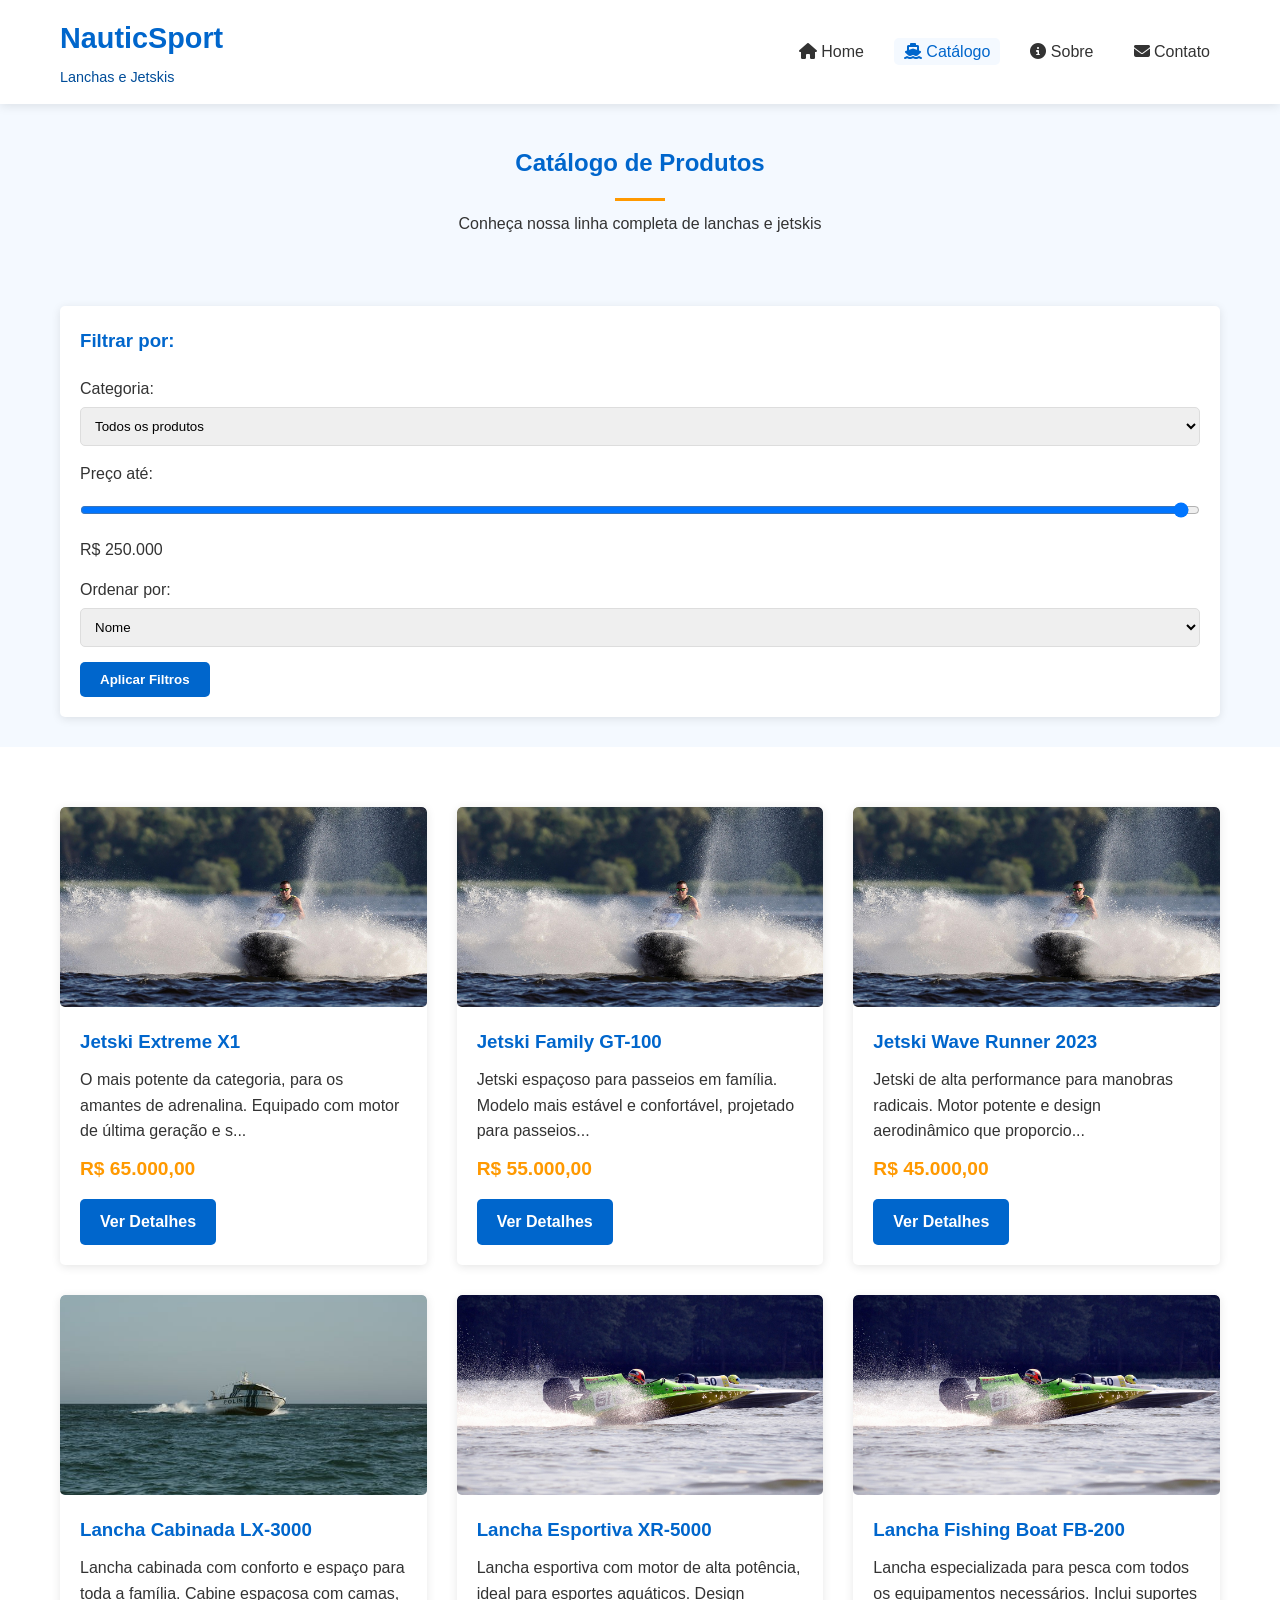
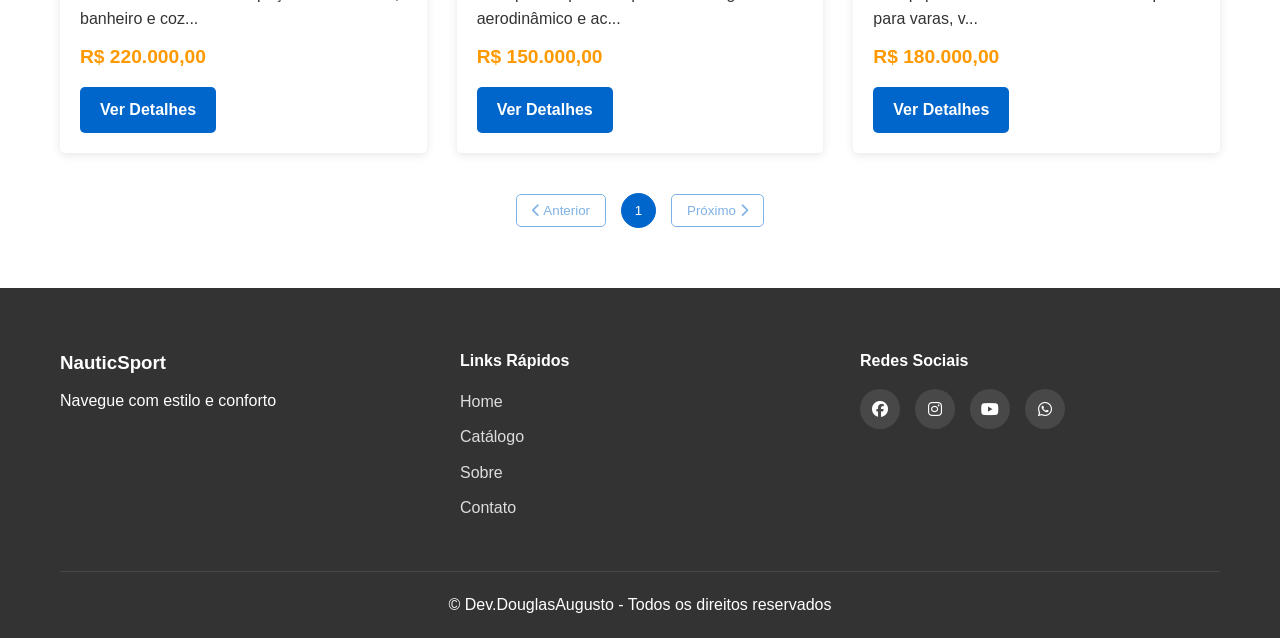
==== catalogo.html @ 0ee1e5d6 ":tada: Projeto 1.0" ====
<!DOCTYPE html>
<html lang="pt-BR">
<head>
    <meta charset="UTF-8">
    <meta name="viewport" content="width=device-width, initial-scale=1.0">
    <meta name="description" content="Catálogo completo de lanchas e jetskis da NauticSport">
    <title>Catálogo - NauticSport</title>
    <link rel="stylesheet" href="css/style.css">
    <link rel="stylesheet" href="https://cdnjs.cloudflare.com/ajax/libs/font-awesome/6.4.0/css/all.min.css">
</head>
<body>
    <header>
        <div class="container">
            <div class="logo">
                <h1>NauticSport</h1>
                <p>Lanchas e Jetskis</p>
            </div>
            <nav>
                <ul>
                    <li><a href="index.html"><i class="fas fa-home"></i> Home</a></li>
                    <li><a href="catalogo.html" class="active"><i class="fas fa-ship"></i> Catálogo</a></li>
                    <li><a href="index.html#sobre"><i class="fas fa-info-circle"></i> Sobre</a></li>
                    <li><a href="index.html#contato"><i class="fas fa-envelope"></i> Contato</a></li>
                </ul>
            </nav>
        </div>
    </header>

    <section class="page-header">
        <div class="container">
            <h2>Catálogo de Produtos</h2>
            <p>Conheça nossa linha completa de lanchas e jetskis</p>
        </div>
    </section>

    <main>
        <section class="filtros">
            <div class="container">
                <div class="filtros-container">
                    <h3>Filtrar por:</h3>
                    <div class="filtro-grupo">
                        <label for="categoria">Categoria:</label>
                        <select id="categoria" name="categoria">
                            <option value="todos">Todos os produtos</option>
                            <option value="1">Lanchas</option>
                            <option value="2">Jetskis</option>
                        </select>
                    </div>
                    <div class="filtro-grupo">
                        <label for="preco">Preço até:</label>
                        <input type="range" id="preco" name="preco" min="0" max="250000" step="10000" value="250000">
                        <span id="preco-valor">R$ 250.000</span>
                    </div>
                    <div class="filtro-grupo">
                        <label for="ordenar">Ordenar por:</label>
                        <select id="ordenar" name="ordenar">
                            <option value="nome">Nome</option>
                            <option value="preco-asc">Preço (menor para maior)</option>
                            <option value="preco-desc">Preço (maior para menor)</option>
                            <option value="recentes">Mais recentes</option>
                        </select>
                    </div>
                    <button id="aplicar-filtros" class="btn">Aplicar Filtros</button>
                </div>
            </div>
        </section>

        <section class="catalogo">
            <div class="container">
                <div id="catalogo" class="produtos-grid">
                    <!-- Produtos serão carregados aqui via JavaScript -->
                    <div class="loading">
                        <i class="fas fa-spinner fa-spin"></i>
                        <p>Carregando produtos...</p>
                    </div>
                </div>
                <div class="paginacao">
                    <button id="anterior" class="btn-paginacao" disabled><i class="fas fa-chevron-left"></i> Anterior</button>
                    <div id="paginas" class="paginas">
                        <!-- Números de página serão gerados via JavaScript -->
                    </div>
                    <button id="proximo" class="btn-paginacao">Próximo <i class="fas fa-chevron-right"></i></button>
                </div>
            </div>
        </section>
    </main>

    <footer>
        <div class="container">
            <div class="footer-content">
                <div class="footer-logo">
                    <h3>NauticSport</h3>
                    <p>Navegue com estilo e conforto</p>
                </div>
                <div class="footer-links">
                    <h4>Links Rápidos</h4>
                    <ul>
                        <li><a href="index.html">Home</a></li>
                        <li><a href="catalogo.html">Catálogo</a></li>
                        <li><a href="index.html#sobre">Sobre</a></li>
                        <li><a href="index.html#contato">Contato</a></li>
                    </ul>
                </div>
                <div class="footer-social">
                    <h4>Redes Sociais</h4>
                    <div class="social-icons">
                        <a href="#"><i class="fab fa-facebook"></i></a>
                        <a href="#"><i class="fab fa-instagram"></i></a>
                        <a href="#"><i class="fab fa-youtube"></i></a>
                        <a href="#"><i class="fab fa-whatsapp"></i></a>
                    </div>
                </div>
            </div>
            <div class="footer-bottom">
                <p>&copy; Dev.DouglasAugusto - Todos os direitos reservados</p>
            </div>
        </div>
    </footer>

    <script src="js/main.js"></script>
</body>
</html>
---- css/style.css ----
/* Estilos Globais */
:root {
    --primary-color: #0066cc;
    --secondary-color: #004d99;
    --accent-color: #ff9900;
    --light-color: #f4f9ff;
    --dark-color: #333;
    --gray-color: #f4f4f4;
    --text-color: #333;
    --border-radius: 5px;
    --box-shadow: 0 2px 10px rgba(0, 0, 0, 0.1);
    --transition: all 0.3s ease;
}

* {
    margin: 0;
    padding: 0;
    box-sizing: border-box;
}

body {
    font-family: 'Segoe UI', Tahoma, Geneva, Verdana, sans-serif;
    line-height: 1.6;
    color: var(--text-color);
    background-color: #fff;
}

.container {
    width: 100%;
    max-width: 1200px;
    margin: 0 auto;
    padding: 0 20px;
}

a {
    text-decoration: none;
    color: var(--primary-color);
    transition: var(--transition);
}

a:hover {
    color: var(--secondary-color);
}

ul {
    list-style: none;
}

img {
    max-width: 100%;
    height: auto;
    border-radius: var(--border-radius);
}

.btn {
    display: inline-block;
    background-color: var(--primary-color);
    color: white;
    padding: 10px 20px;
    border: none;
    border-radius: var(--border-radius);
    cursor: pointer;
    transition: var(--transition);
    font-weight: 600;
    text-align: center;
}

.btn:hover {
    background-color: var(--secondary-color);
    color: white;
    transform: translateY(-2px);
}

.btn-outline {
    background-color: transparent;
    border: 2px solid var(--primary-color);
    color: var(--primary-color);
}

.btn-outline:hover {
    background-color: var(--primary-color);
    color: white;
}

.btn-whatsapp {
    background-color: #25D366;
}

.btn-whatsapp:hover {
    background-color: #128C7E;
}

.btn-paginacao {
    background-color: transparent;
    color: var(--primary-color);
    border: 1px solid var(--primary-color);
    padding: 8px 15px;
    border-radius: var(--border-radius);
    cursor: pointer;
    transition: var(--transition);
}

.btn-paginacao:hover:not([disabled]) {
    background-color: var(--primary-color);
    color: white;
}

.btn-paginacao[disabled] {
    opacity: 0.5;
    cursor: not-allowed;
}

/* Header */
header {
    background-color: white;
    box-shadow: var(--box-shadow);
    position: sticky;
    top: 0;
    z-index: 100;
}

header .container {
    display: flex;
    justify-content: space-between;
    align-items: center;
    padding: 15px 20px;
}

.logo {
    display: flex;
    flex-direction: column;
}

.logo h1 {
    color: var(--primary-color);
    font-size: 1.8rem;
    margin-bottom: 5px;
}

.logo p {
    color: var(--secondary-color);
    font-size: 0.9rem;
}

nav ul {
    display: flex;
}

nav ul li {
    margin-left: 20px;
}

nav ul li a {
    color: var(--dark-color);
    font-weight: 500;
    padding: 5px 10px;
    border-radius: var(--border-radius);
}

nav ul li a:hover, nav ul li a.active {
    color: var(--primary-color);
    background-color: var(--light-color);
}

/* Banner */
.banner {
    background-image: linear-gradient(rgba(0, 0, 0, 0.5), rgba(0, 0, 0, 0.5)), url('../images/lancha-esportiva.jpeg');
    background-size: cover;
    background-position: center;
    color: white;
    text-align: center;
    padding: 100px 0;
}

.banner-content {
    max-width: 800px;
    margin: 0 auto;
}

.banner h2 {
    font-size: 2.5rem;
    margin-bottom: 20px;
}

.banner p {
    font-size: 1.2rem;
    margin-bottom: 30px;
}

/* Page Header */
.page-header {
    background-color: var(--light-color);
    padding: 40px 0;
    text-align: center;
}

.page-header h2 {
    color: var(--primary-color);
    margin-bottom: 10px;
}

.breadcrumb {
    margin-top: 10px;
    font-size: 0.9rem;
}

.breadcrumb a {
    color: var(--primary-color);
}

.breadcrumb span {
    color: var(--text-color);
}

/* Seções */
section {
    padding: 60px 0;
}

section h2 {
    text-align: center;
    margin-bottom: 40px;
    color: var(--primary-color);
    position: relative;
}

section h2:after {
    content: '';
    display: block;
    width: 50px;
    height: 3px;
    background-color: var(--accent-color);
    margin: 15px auto 0;
}

/* Carrossel */
.carrossel {
    position: relative;
    overflow: hidden;
    border-radius: var(--border-radius);
    height: 400px;
    margin-bottom: 40px;
}

.carrossel img {
    width: 100%;
    height: 100%;
    object-fit: cover;
    border-radius: var(--border-radius);
}

/* Produtos Grid */
.produtos-grid {
    display: grid;
    grid-template-columns: repeat(auto-fill, minmax(280px, 1fr));
    gap: 30px;
    margin-bottom: 40px;
}

.produto {
    background-color: white;
    border-radius: var(--border-radius);
    overflow: hidden;
    box-shadow: var(--box-shadow);
    transition: var(--transition);
}

.produto:hover {
    transform: translateY(-10px);
    box-shadow: 0 15px 30px rgba(0, 0, 0, 0.15);
}

.produto-img {
    height: 200px;
    overflow: hidden;
}

.produto-img img {
    width: 100%;
    height: 100%;
    object-fit: cover;
    transition: var(--transition);
}

.produto:hover .produto-img img {
    transform: scale(1.05);
}

.produto-info {
    padding: 20px;
}

.produto-info h3 {
    margin-bottom: 10px;
    color: var(--primary-color);
}

.produto-info p {
    color: var(--text-color);
    margin-bottom: 10px;
}

.produto-info .preco {
    font-size: 1.2rem;
    font-weight: bold;
    color: var(--accent-color);
    margin-bottom: 15px;
}

.ver-mais {
    text-align: center;
    margin-top: 20px;
}

/* Filtros */
.filtros {
    background-color: var(--light-color);
    padding: 30px 0;
}

.filtros-container {
    background-color: white;
    padding: 20px;
    border-radius: var(--border-radius);
    box-shadow: var(--box-shadow);
}

.filtros h3 {
    margin-bottom: 20px;
    color: var(--primary-color);
}

.filtro-grupo {
    margin-bottom: 15px;
}

.filtro-grupo label {
    display: block;
    margin-bottom: 5px;
    font-weight: 500;
}

.filtro-grupo select, .filtro-grupo input {
    width: 100%;
    padding: 10px;
    border: 1px solid #ddd;
    border-radius: var(--border-radius);
}

/* Paginação */
.paginacao {
    display: flex;
    justify-content: center;
    align-items: center;
    margin-top: 40px;
}

.paginas {
    display: flex;
    margin: 0 10px;
}

.paginas button {
    width: 35px;
    height: 35px;
    margin: 0 5px;
    border-radius: 50%;
    border: 1px solid var(--primary-color);
    background-color: white;
    color: var(--primary-color);
    cursor: pointer;
    transition: var(--transition);
}

.paginas button.active {
    background-color: var(--primary-color);
    color: white;
}

/* Detalhes do Produto */
.detalhes-container {
    display: grid;
    grid-template-columns: 1fr 1fr;
    gap: 40px;
    margin-bottom: 40px;
}

.produto-imagem {
    border-radius: var(--border-radius);
    overflow: hidden;
    box-shadow: var(--box-shadow);
}

.produto-imagem img {
    width: 100%;
    height: auto;
    display: block;
}

.produto-info-detalhes {
    display: flex;
    flex-direction: column;
}

.produto-info-detalhes h3 {
    font-size: 2rem;
    color: var(--primary-color);
    margin-bottom: 15px;
}

.produto-info-detalhes .descricao {
    margin-bottom: 20px;
    line-height: 1.8;
}

.produto-info-detalhes .preco {
    font-size: 1.8rem;
    font-weight: bold;
    color: var(--accent-color);
    margin-bottom: 20px;
}

.produto-info-detalhes .estoque {
    margin-bottom: 20px;
    font-weight: 500;
}

.produto-info-detalhes .estoque.disponivel {
    color: green;
}

.produto-info-detalhes .estoque.indisponivel {
    color: red;
}

.produto-acoes {
    margin-top: auto;
    display: flex;
    gap: 15px;
}

/* Especificações */
.especificacoes {
    background-color: var(--light-color);
}

.especificacoes-container {
    background-color: white;
    padding: 30px;
    border-radius: var(--border-radius);
    box-shadow: var(--box-shadow);
}

.especificacoes-lista {
    display: grid;
    grid-template-columns: repeat(auto-fill, minmax(250px, 1fr));
    gap: 20px;
}

.especificacao-item {
    display: flex;
    align-items: center;
}

.especificacao-item i {
    color: var(--primary-color);
    margin-right: 10px;
    font-size: 1.2rem;
}

/* Contato Rápido */
.contato-rapido {
    text-align: center;
    background-color: var(--light-color);
}

.contato-opcoes {
    display: flex;
    justify-content: center;
    gap: 20px;
    margin-top: 30px;
}

/* Sobre */
.sobre-content {
    display: grid;
    grid-template-columns: 1fr 1fr;
    gap: 40px;
    align-items: center;
}

.sobre-texto p {
    margin-bottom: 20px;
    line-height: 1.8;
}

.sobre-imagem {
    border-radius: var(--border-radius);
    overflow: hidden;
    box-shadow: var(--box-shadow);
}

/* Contato */
.contato-content {
    display: grid;
    grid-template-columns: 1fr 2fr;
    gap: 40px;
}

.contato-info {
    background-color: var(--light-color);
    padding: 30px;
    border-radius: var(--border-radius);
}

.contato-item {
    display: flex;
    align-items: center;
    margin-bottom: 20px;
}

.contato-item i {
    color: var(--primary-color);
    font-size: 1.5rem;
    margin-right: 15px;
}

.contato-form {
    background-color: white;
    padding: 30px;
    border-radius: var(--border-radius);
    box-shadow: var(--box-shadow);
}

.form-group {
    margin-bottom: 20px;
}

.form-group label {
    display: block;
    margin-bottom: 5px;
    font-weight: 500;
}

.form-group input, .form-group textarea {
    width: 100%;
    padding: 10px;
    border: 1px solid #ddd;
    border-radius: var(--border-radius);
}

/* Footer */
footer {
    background-color: var(--dark-color);
    color: white;
    padding: 60px 0 20px;
}

.footer-content {
    display: grid;
    grid-template-columns: repeat(auto-fit, minmax(200px, 1fr));
    gap: 40px;
    margin-bottom: 40px;
}

.footer-logo h3 {
    color: white;
    margin-bottom: 10px;
}

.footer-links h4, .footer-social h4 {
    color: white;
    margin-bottom: 15px;
}

.footer-links ul li {
    margin-bottom: 10px;
}

.footer-links ul li a {
    color: #ddd;
}

.footer-links ul li a:hover {
    color: white;
}

.social-icons {
    display: flex;
    gap: 15px;
}

.social-icons a {
    display: flex;
    align-items: center;
    justify-content: center;
    width: 40px;
    height: 40px;
    background-color: rgba(255, 255, 255, 0.1);
    border-radius: 50%;
    color: white;
    transition: var(--transition);
}

.social-icons a:hover {
    background-color: var(--primary-color);
    transform: translateY(-3px);
}

.footer-bottom {
    text-align: center;
    padding-top: 20px;
    border-top: 1px solid rgba(255, 255, 255, 0.1);
}

/* Loading */
.loading {
    text-align: center;
    padding: 40px;
}

.loading i {
    font-size: 2rem;
    color: var(--primary-color);
    margin-bottom: 15px;
}

/* Responsividade */
@media (max-width: 992px) {
    .detalhes-container,
    .sobre-content {
        grid-template-columns: 1fr;
    }
    
    .contato-content {
        grid-template-columns: 1fr;
    }
    
    .contato-opcoes {
        flex-direction: column;
    }
}

@media (max-width: 768px) {
    header .container {
        flex-direction: column;
    }
    
    nav ul {
        margin-top: 15px;
    }
    
    .banner {
        padding: 60px 0;
    }
    
    .banner h2 {
        font-size: 2rem;
    }
    
    .carrossel {
        height: 300px;
    }
}

@media (max-width: 576px) {
    nav ul {
        flex-wrap: wrap;
        justify-content: center;
    }
    
    nav ul li {
        margin: 5px;
    }
    
    .produtos-grid {
        grid-template-columns: 1fr;
    }
    
    .banner h2 {
        font-size: 1.8rem;
    }
    
    .carrossel {
        height: 250px;
    }
    
    .contato-opcoes {
        gap: 10px;
    }
}
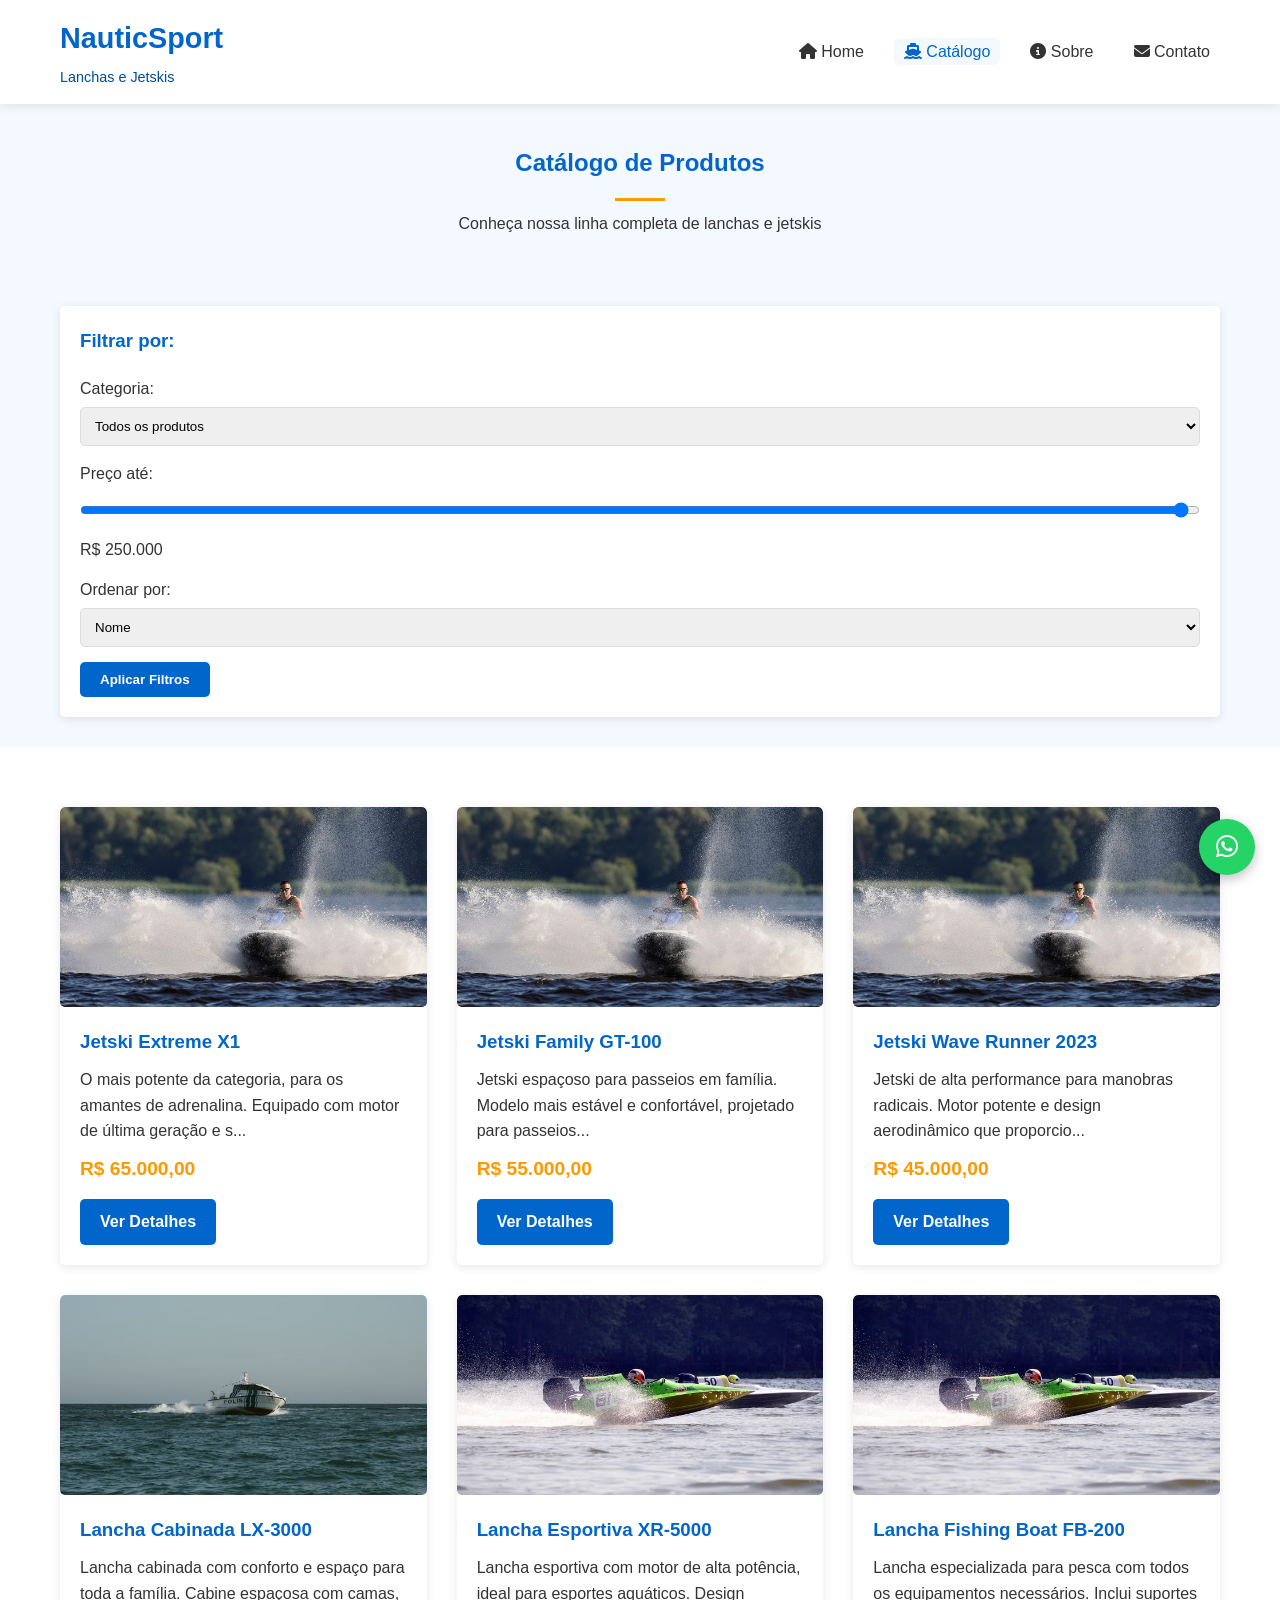
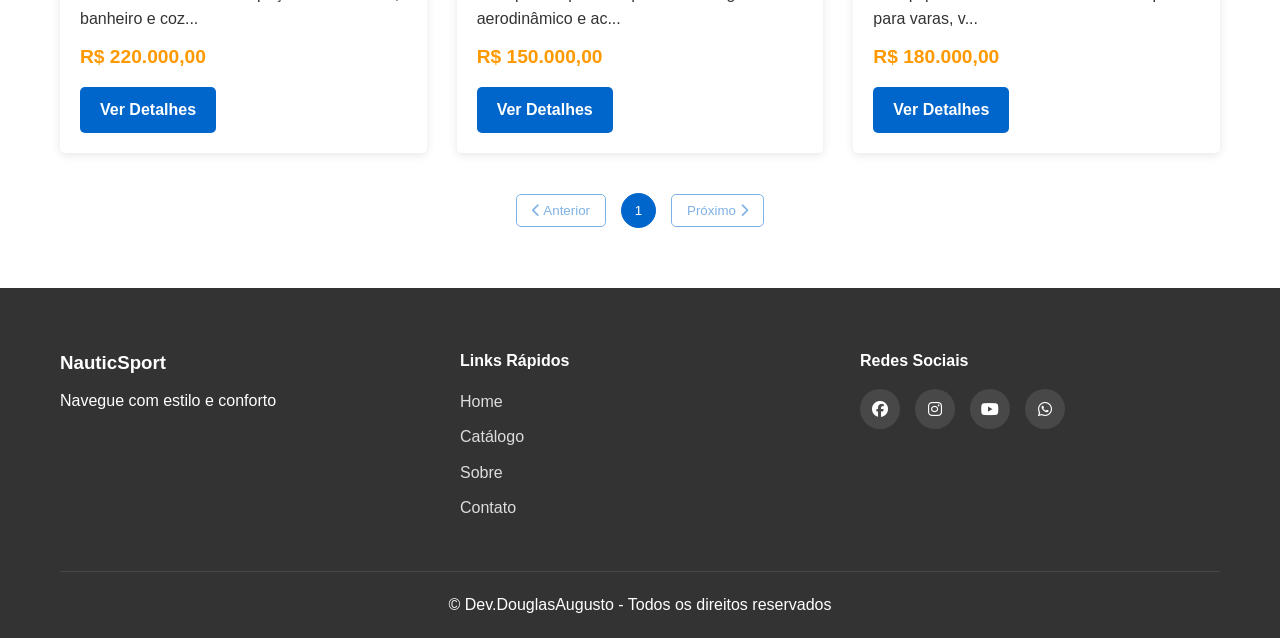
==== commit 3cf34586: "Melhora UX, acessibilidade, SEO e corrige inconsistências de contato - Adiciona menu de navegação re" ====
--- a/catalogo.html
+++ b/catalogo.html
@@ -4,11 +4,24 @@
     <meta charset="UTF-8">
     <meta name="viewport" content="width=device-width, initial-scale=1.0">
     <meta name="description" content="Catálogo completo de lanchas e jetskis da NauticSport">
+    <meta name="theme-color" content="#0066cc">
+    <link rel="canonical" href="https://douglasaugusto01.github.io/catalogoVirtualLanchas/catalogo.html">
+    <meta property="og:type" content="website">
+    <meta property="og:title" content="Catálogo - NauticSport">
+    <meta property="og:description" content="Catálogo completo de lanchas e jetskis da NauticSport">
+    <meta property="og:url" content="https://douglasaugusto01.github.io/catalogoVirtualLanchas/catalogo.html">
+    <meta property="og:image" content="https://douglasaugusto01.github.io/catalogoVirtualLanchas/images/lancha-esportiva.jpeg">
+    <meta name="twitter:card" content="summary_large_image">
+    <meta name="twitter:title" content="Catálogo - NauticSport">
+    <meta name="twitter:description" content="Catálogo completo de lanchas e jetskis da NauticSport">
+    <meta name="twitter:image" content="https://douglasaugusto01.github.io/catalogoVirtualLanchas/images/lancha-esportiva.jpeg">
+    <link rel="icon" href="data:image/svg+xml,<svg xmlns=%22http://www.w3.org/2000/svg%22 viewBox=%220 0 100 100%22><text y=%22.9em%22 font-size=%2290%22>⛵</text></svg>">
     <title>Catálogo - NauticSport</title>
     <link rel="stylesheet" href="css/style.css">
     <link rel="stylesheet" href="https://cdnjs.cloudflare.com/ajax/libs/font-awesome/6.4.0/css/all.min.css">
 </head>
 <body>
+    <a href="#main-content" class="skip-link">Pular para o conteúdo</a>
     <header>
         <div class="container">
             <div class="logo">
@@ -16,11 +29,14 @@
                 <p>Lanchas e Jetskis</p>
             </div>
             <nav>
-                <ul>
-                    <li><a href="index.html"><i class="fas fa-home"></i> Home</a></li>
-                    <li><a href="catalogo.html" class="active"><i class="fas fa-ship"></i> Catálogo</a></li>
-                    <li><a href="index.html#sobre"><i class="fas fa-info-circle"></i> Sobre</a></li>
-                    <li><a href="index.html#contato"><i class="fas fa-envelope"></i> Contato</a></li>
+                <button id="menu-toggle" class="menu-toggle" aria-label="Abrir menu de navegação" aria-expanded="false" aria-controls="nav-menu">
+                    <span></span><span></span><span></span>
+                </button>
+                <ul id="nav-menu">
+                    <li><a href="index.html"><i class="fas fa-home" aria-hidden="true"></i> Home</a></li>
+                    <li><a href="catalogo.html" class="active"><i class="fas fa-ship" aria-hidden="true"></i> Catálogo</a></li>
+                    <li><a href="index.html#sobre"><i class="fas fa-info-circle" aria-hidden="true"></i> Sobre</a></li>
+                    <li><a href="index.html#contato"><i class="fas fa-envelope" aria-hidden="true"></i> Contato</a></li>
                 </ul>
             </nav>
         </div>
@@ -33,7 +49,7 @@
         </div>
     </section>
 
-    <main>
+    <main id="main-content">
         <section class="filtros">
             <div class="container">
                 <div class="filtros-container">
@@ -104,10 +120,10 @@
                 <div class="footer-social">
                     <h4>Redes Sociais</h4>
                     <div class="social-icons">
-                        <a href="#"><i class="fab fa-facebook"></i></a>
-                        <a href="#"><i class="fab fa-instagram"></i></a>
-                        <a href="#"><i class="fab fa-youtube"></i></a>
-                        <a href="#"><i class="fab fa-whatsapp"></i></a>
+                        <a href="#" aria-label="Facebook"><i class="fab fa-facebook" aria-hidden="true"></i></a>
+                        <a href="#" aria-label="Instagram"><i class="fab fa-instagram" aria-hidden="true"></i></a>
+                        <a href="#" aria-label="YouTube"><i class="fab fa-youtube" aria-hidden="true"></i></a>
+                        <a href="#" data-whatsapp="Olá! Gostaria de mais informações." aria-label="WhatsApp"><i class="fab fa-whatsapp" aria-hidden="true"></i></a>
                     </div>
                 </div>
             </div>
@@ -117,6 +133,7 @@
         </div>
     </footer>
 
+    <script src="js/common.js"></script>
     <script src="js/main.js"></script>
 </body>
 </html>
--- a/css/style.css
+++ b/css/style.css
@@ -110,6 +110,115 @@
     cursor: not-allowed;
 }
 
+/* Acessibilidade */
+.skip-link {
+    position: absolute;
+    left: -999px;
+    top: 10px;
+    background: var(--primary-color);
+    color: white;
+    padding: 10px 15px;
+    border-radius: var(--border-radius);
+    z-index: 1000;
+}
+
+.skip-link:focus {
+    left: 10px;
+    color: white;
+}
+
+/* Menu mobile (hambúrguer) */
+.menu-toggle {
+    display: none;
+    flex-direction: column;
+    justify-content: space-between;
+    width: 26px;
+    height: 18px;
+    background: none;
+    border: none;
+    cursor: pointer;
+    padding: 0;
+}
+
+.menu-toggle span {
+    display: block;
+    height: 3px;
+    width: 100%;
+    background-color: var(--primary-color);
+    border-radius: 2px;
+    transition: var(--transition);
+}
+
+.menu-toggle.active span:nth-child(1) {
+    transform: translateY(7.5px) rotate(45deg);
+}
+
+.menu-toggle.active span:nth-child(2) {
+    opacity: 0;
+}
+
+.menu-toggle.active span:nth-child(3) {
+    transform: translateY(-7.5px) rotate(-45deg);
+}
+
+/* Botão flutuante do WhatsApp */
+.whatsapp-float {
+    position: fixed;
+    bottom: 25px;
+    right: 25px;
+    width: 56px;
+    height: 56px;
+    background-color: #25D366;
+    color: white;
+    border-radius: 50%;
+    display: flex;
+    align-items: center;
+    justify-content: center;
+    font-size: 1.6rem;
+    box-shadow: 0 4px 12px rgba(0, 0, 0, 0.25);
+    z-index: 90;
+    transition: var(--transition);
+}
+
+.whatsapp-float:hover {
+    transform: scale(1.1);
+    color: white;
+}
+
+/* Botão "voltar ao topo" */
+.back-to-top {
+    position: fixed;
+    bottom: 25px;
+    right: 95px;
+    width: 46px;
+    height: 46px;
+    background-color: var(--primary-color);
+    color: white;
+    border: none;
+    border-radius: 50%;
+    display: flex;
+    align-items: center;
+    justify-content: center;
+    font-size: 1.1rem;
+    cursor: pointer;
+    box-shadow: 0 4px 12px rgba(0, 0, 0, 0.25);
+    opacity: 0;
+    visibility: hidden;
+    transform: translateY(10px);
+    transition: var(--transition);
+    z-index: 90;
+}
+
+.back-to-top.show {
+    opacity: 1;
+    visibility: visible;
+    transform: translateY(0);
+}
+
+.back-to-top:hover {
+    background-color: var(--secondary-color);
+}
+
 /* Header */
 header {
     background-color: white;
@@ -249,6 +358,15 @@
     border-radius: var(--border-radius);
 }
 
+.carrossel-fade {
+    animation: carrosselFade 0.6s ease;
+}
+
+@keyframes carrosselFade {
+    from { opacity: 0; }
+    to { opacity: 1; }
+}
+
 /* Produtos Grid */
 .produtos-grid {
     display: grid;
@@ -642,50 +760,81 @@
 }
 
 @media (max-width: 768px) {
+    .menu-toggle {
+        display: flex;
+    }
+
     header .container {
+        flex-wrap: wrap;
+    }
+
+    nav {
+        width: 100%;
+        order: 3;
+    }
+
+    nav ul#nav-menu {
         flex-direction: column;
-    }
-    
-    nav ul {
+        width: 100%;
+        max-height: 0;
+        overflow: hidden;
+        opacity: 0;
+        transition: var(--transition);
+    }
+
+    nav ul#nav-menu.open {
+        max-height: 400px;
+        opacity: 1;
         margin-top: 15px;
-    }
-    
+        padding-bottom: 10px;
+    }
+
+    nav ul#nav-menu li {
+        margin: 6px 0;
+    }
+
     .banner {
         padding: 60px 0;
     }
-    
+
     .banner h2 {
         font-size: 2rem;
     }
-    
+
     .carrossel {
         height: 300px;
     }
 }
 
 @media (max-width: 576px) {
-    nav ul {
-        flex-wrap: wrap;
-        justify-content: center;
-    }
-    
-    nav ul li {
-        margin: 5px;
-    }
-    
     .produtos-grid {
         grid-template-columns: 1fr;
     }
-    
+
     .banner h2 {
         font-size: 1.8rem;
     }
-    
+
     .carrossel {
         height: 250px;
     }
-    
+
     .contato-opcoes {
         gap: 10px;
     }
-}
+
+    .whatsapp-float {
+        width: 48px;
+        height: 48px;
+        right: 15px;
+        bottom: 15px;
+        font-size: 1.4rem;
+    }
+
+    .back-to-top {
+        width: 40px;
+        height: 40px;
+        right: 73px;
+        bottom: 15px;
+    }
+}
